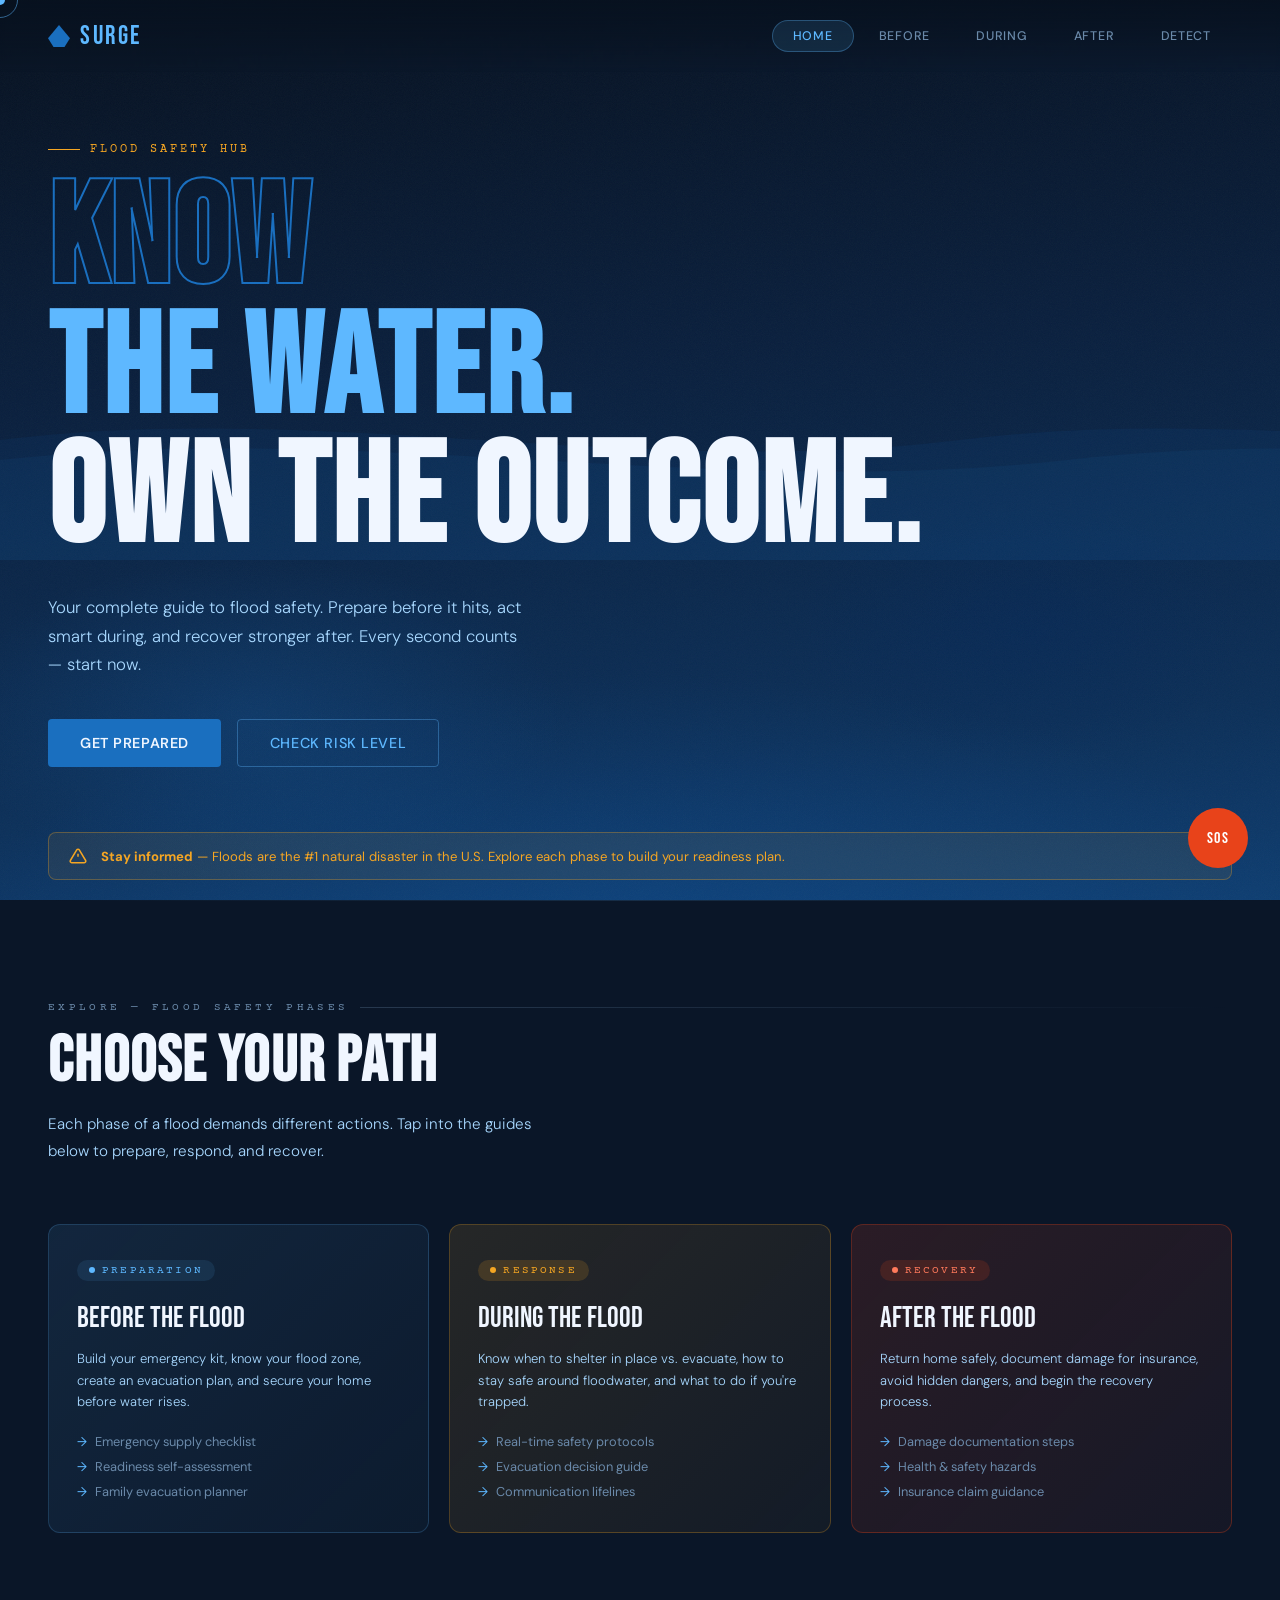
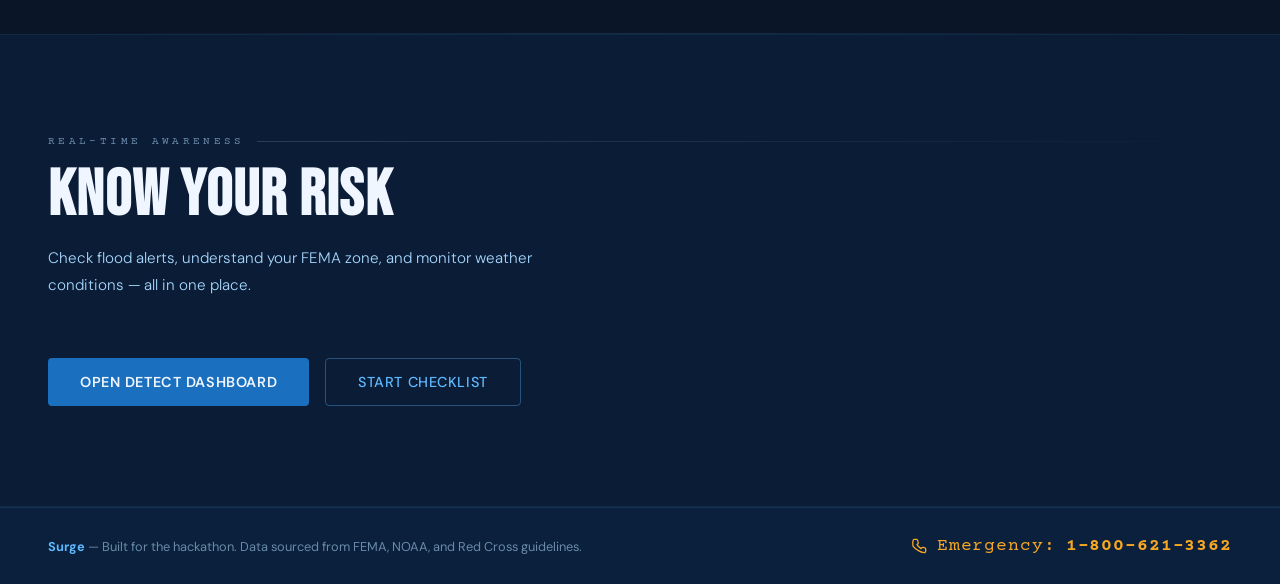
==== index.html @ f6f8a2d6 "Implement global design system and overhaul landing page" ====
<!DOCTYPE html>
<html lang="en">

<head>
    <meta charset="UTF-8" />
    <meta name="viewport" content="width=device-width, initial-scale=1.0" />
    <meta name="description"
        content="Surge - Your complete guide to flood safety. Learn what to do before, during, and after a flood." />
    <title>Surge | Flood Safety Guide</title>
    <link
        href="https://fonts.googleapis.com/css2?family=Bebas+Neue&family=DM+Sans:ital,wght@0,300;0,400;0,500;0,700;1,300&family=Courier+Prime:wght@400;700&display=swap"
        rel="stylesheet" />
    <link rel="stylesheet" href="style.css" />
</head>

<body>

    <!-- Custom cursor -->
    <div class="cursor" id="cursor"></div>
    <div class="cursor-ring" id="cursorRing"></div>

    <!-- Scroll progress bar -->
    <div class="scroll-bar" id="scrollBar"></div>

    <!-- Background -->
    <div class="bg-water">
        <!-- Wave SVGs -->
        <div class="wave-lines">
            <svg viewBox="0 0 1440 200" preserveAspectRatio="none" xmlns="http://www.w3.org/2000/svg" height="200">
                <path
                    d="M0,80 C180,40 360,120 540,80 C720,40 900,120 1080,80 C1260,40 1380,100 1440,80 L1440,200 L0,200 Z"
                    fill="rgba(14,77,146,0.12)" />
                <path
                    d="M0,100 C200,60 400,140 600,100 C800,60 1000,140 1200,100 C1320,75 1400,110 1440,100 L1440,200 L0,200 Z"
                    fill="rgba(26,111,191,0.08)" style="animation-delay:-3s" />
            </svg>
        </div>
        <!-- Particles -->
        <div class="particles" id="particles"></div>
    </div>
    <div class="grain"></div>

    <!-- Page -->
    <div class="page">

        <!-- Nav -->
        <nav>
            <div class="nav-logo">
                <a href="index.html"
                    style="text-decoration:none; color:inherit; display:flex; align-items:center; gap:10px;">
                    <div class="drop-icon"></div>
                    Surge
                </a>
            </div>
            <div class="nav-tabs">
                <a href="index.html" class="nav-tab active">Home</a>
                <a href="before.html" class="nav-tab">Before</a>
                <a href="during.html" class="nav-tab">During</a>
                <a href="after.html" class="nav-tab">After</a>
                <a href="detect.html" class="nav-tab">Detect</a>
            </div>
        </nav>

        <!-- Hero -->
        <section class="hero">
            <div class="hero-eyebrow">Flood Safety Hub</div>
            <h1 class="hero-title">
                <span class="outline">Know</span>
                <span class="accent">The Water.</span>
                <span>Own</span>
                <span>The Outcome.</span>
            </h1>
            <p class="hero-subtitle">
                Your complete guide to flood safety. Prepare before it hits, act smart during,
                and recover stronger after. Every second counts — start now.
            </p>
            <div class="hero-cta">
                <a href="before.html" class="btn-primary"
                    style="text-decoration:none; display:inline-flex; align-items:center;">Get Prepared</a>
                <a href="detect.html" class="btn-ghost"
                    style="text-decoration:none; display:inline-flex; align-items:center;">Check Risk Level</a>
            </div>

            <div class="alert-ribbon">
                <svg width="18" height="18" viewBox="0 0 24 24" fill="none" stroke="currentColor" stroke-width="2">
                    <path d="M10.29 3.86L1.82 18a2 2 0 001.71 3h16.94a2 2 0 001.71-3L13.71 3.86a2 2 0 00-3.42 0z" />
                    <line x1="12" y1="9" x2="12" y2="13" />
                    <line x1="12" y1="17" x2="12.01" y2="17" />
                </svg>
                <span><strong>Stay informed</strong> — Floods are the #1 natural disaster in the U.S. Explore each
                    phase to build your readiness plan.</span>
            </div>
        </section>

        <div class="divider"></div>

        <!-- Quick Navigation Cards -->
        <section>
            <div class="section-label">Explore — Flood Safety Phases</div>
            <h2 class="section-title reveal">Choose Your Path</h2>
            <p class="section-desc reveal reveal-delay-1">Each phase of a flood demands different actions.
                Tap into the guides below to prepare, respond, and recover.</p>

            <div class="zone-grid">
                <a href="before.html" class="zone-card low reveal" style="text-decoration:none; color:inherit;">
                    <div class="zone-badge">Preparation</div>
                    <div class="zone-title">Before the Flood</div>
                    <div class="zone-desc">Build your emergency kit, know your flood zone, create an evacuation plan,
                        and secure your home before water rises.</div>
                    <ul class="zone-actions">
                        <li>Emergency supply checklist</li>
                        <li>Readiness self-assessment</li>
                        <li>Family evacuation planner</li>
                    </ul>
                </a>
                <a href="during.html" class="zone-card medium reveal reveal-delay-1"
                    style="text-decoration:none; color:inherit;">
                    <div class="zone-badge">Response</div>
                    <div class="zone-title">During the Flood</div>
                    <div class="zone-desc">Know when to shelter in place vs. evacuate, how to stay safe around
                        floodwater, and what to do if you're trapped.</div>
                    <ul class="zone-actions">
                        <li>Real-time safety protocols</li>
                        <li>Evacuation decision guide</li>
                        <li>Communication lifelines</li>
                    </ul>
                </a>
                <a href="after.html" class="zone-card high reveal reveal-delay-2"
                    style="text-decoration:none; color:inherit;">
                    <div class="zone-badge">Recovery</div>
                    <div class="zone-title">After the Flood</div>
                    <div class="zone-desc">Return home safely, document damage for insurance, avoid hidden dangers,
                        and begin the recovery process.</div>
                    <ul class="zone-actions">
                        <li>Damage documentation steps</li>
                        <li>Health & safety hazards</li>
                        <li>Insurance claim guidance</li>
                    </ul>
                </a>
            </div>
        </section>

        <div class="divider"></div>

        <!-- Detect CTA -->
        <section class="meter-section">
            <div class="section-label">Real-Time Awareness</div>
            <h2 class="section-title reveal">Know Your Risk</h2>
            <p class="section-desc reveal reveal-delay-1">Check flood alerts, understand your FEMA zone,
                and monitor weather conditions — all in one place.</p>
            <div class="hero-cta reveal reveal-delay-2" style="animation:none; opacity:1; transform:none;">
                <a href="detect.html" class="btn-primary"
                    style="text-decoration:none; display:inline-flex; align-items:center;">Open Detect Dashboard</a>
                <a href="before.html" class="btn-ghost"
                    style="text-decoration:none; display:inline-flex; align-items:center;">Start Checklist</a>
            </div>
        </section>

        <!-- Bottom strip -->
        <div class="strip">
            <div class="strip-text">
                <strong>Surge</strong> — Built for the hackathon. Data sourced from FEMA, NOAA, and Red Cross
                guidelines.
            </div>
            <div class="strip-hotline">
                <svg width="16" height="16" viewBox="0 0 24 24" fill="none" stroke="currentColor" stroke-width="2">
                    <path
                        d="M22 16.92v3a2 2 0 01-2.18 2 19.79 19.79 0 01-8.63-3.07A19.5 19.5 0 013 12.18 19.79 19.79 0 013.07 3.5 2 2 0 015.11 2h3a2 2 0 012 1.72c.127.96.361 1.903.7 2.81a2 2 0 01-.45 2.11L9.09 9.91A16 16 0 0015 15.91l1.27-1.27a2 2 0 012.11-.45c.907.339 1.85.573 2.81.7A2 2 0 0122 16.92z" />
                </svg>
                Emergency: <strong>1-800-621-3362</strong>
            </div>
        </div>

    </div><!-- /page -->

    <!-- Floating SOS -->
    <button class="sos-btn" onclick="alert('In a real emergency, call 911 immediately.')">SOS</button>

    <script>
        // ── Custom Cursor ──
        const cursor = document.getElementById('cursor');
        const ring = document.getElementById('cursorRing');
        let mx = 0, my = 0, rx = 0, ry = 0;
        document.addEventListener('mousemove', e => {
            mx = e.clientX; my = e.clientY;
            cursor.style.left = mx + 'px'; cursor.style.top = my + 'px';
        });
        (function animRing() {
            rx += (mx - rx) * 0.14; ry += (my - ry) * 0.14;
            ring.style.left = rx + 'px'; ring.style.top = ry + 'px';
            requestAnimationFrame(animRing);
        })();

        // ── Scroll bar ──
        const bar = document.getElementById('scrollBar');
        window.addEventListener('scroll', () => {
            const pct = window.scrollY / (document.body.scrollHeight - window.innerHeight) * 100;
            bar.style.width = pct + '%';
        });

        // ── Scroll reveal ──
        const reveals = document.querySelectorAll('.reveal');
        const obs = new IntersectionObserver(entries => {
            entries.forEach(e => { if (e.isIntersecting) e.target.classList.add('visible'); });
        }, { threshold: 0.12 });
        reveals.forEach(r => obs.observe(r));

        // ── Particles ──
        const pCont = document.getElementById('particles');
        for (let i = 0; i < 40; i++) {
            const p = document.createElement('div');
            p.className = 'particle';
            p.style.cssText = `
      left:${Math.random() * 100}%;
      bottom:${Math.random() * 30}%;
      --dur:${6 + Math.random() * 10}s;
      --delay:${Math.random() * 8}s;
      --drift:${(Math.random() - 0.5) * 60}px;
      width:${1 + Math.random() * 2}px; height:${1 + Math.random() * 2}px;
    `;
            pCont.appendChild(p);
        }
    </script>
</body>

</html>
---- style.css ----
:root {
    --navy: #0a1628;
    --deep: #0d2240;
    --water: #0e4d92;
    --tide: #1a6fbf;
    --foam: #5eb8ff;
    --sky: #a8d8ff;
    --white: #f0f6ff;
    --warning: #f5a623;
    --danger: #e8431a;
    --muted: #6b8aaa;
}

*,
*::before,
*::after {
    box-sizing: border-box;
    margin: 0;
    padding: 0;
}

html {
    scroll-behavior: smooth;
}

body {
    background: var(--navy);
    color: var(--white);
    font-family: 'DM Sans', sans-serif;
    overflow-x: hidden;
    cursor: none;
}

/* ── CUSTOM CURSOR ── */
.cursor {
    width: 10px;
    height: 10px;
    background: var(--foam);
    border-radius: 50%;
    position: fixed;
    top: 0;
    left: 0;
    pointer-events: none;
    z-index: 9999;
    transform: translate(-50%, -50%);
    transition: transform 0.1s, width 0.2s, height 0.2s, background 0.2s;
}

.cursor-ring {
    width: 36px;
    height: 36px;
    border: 1.5px solid var(--foam);
    border-radius: 50%;
    position: fixed;
    top: 0;
    left: 0;
    pointer-events: none;
    z-index: 9998;
    transform: translate(-50%, -50%);
    transition: transform 0.18s ease, width 0.2s, height 0.2s, opacity 0.2s;
    opacity: 0.5;
}

/* ── WATER BACKGROUND ── */
.bg-water {
    position: fixed;
    inset: 0;
    z-index: 0;
    background: linear-gradient(175deg, #07111f 0%, #0a1f3d 40%, #0c2f58 80%, #0e3d70 100%);
    overflow: hidden;
}

.bg-water::before {
    content: '';
    position: absolute;
    inset: 0;
    background:
        radial-gradient(ellipse 80% 50% at 50% 110%, rgba(14, 77, 146, 0.55) 0%, transparent 70%),
        radial-gradient(ellipse 40% 30% at 20% 80%, rgba(26, 111, 191, 0.2) 0%, transparent 60%),
        radial-gradient(ellipse 30% 25% at 80% 70%, rgba(5, 40, 90, 0.4) 0%, transparent 60%);
}

/* Animated wave lines */
.wave-lines {
    position: absolute;
    bottom: 0;
    left: 0;
    right: 0;
    height: 60%;
    overflow: hidden;
}

.wave-lines svg {
    width: 200%;
    animation: waveScroll 12s linear infinite;
}

.wave-lines svg:nth-child(2) {
    animation-delay: -6s;
    opacity: 0.4;
    position: absolute;
    bottom: 0;
}

@keyframes waveScroll {
    0% {
        transform: translateX(0);
    }

    100% {
        transform: translateX(-50%);
    }
}

/* Floating particles */
.particles {
    position: absolute;
    inset: 0;
}

.particle {
    position: absolute;
    width: 2px;
    height: 2px;
    background: var(--foam);
    border-radius: 50%;
    opacity: 0;
    animation: floatUp var(--dur, 8s) ease-in var(--delay, 0s) infinite;
}

@keyframes floatUp {
    0% {
        opacity: 0;
        transform: translateY(0) translateX(0);
    }

    10% {
        opacity: 0.6;
    }

    90% {
        opacity: 0.2;
    }

    100% {
        opacity: 0;
        transform: translateY(-60vh) translateX(var(--drift, 20px));
    }
}

/* Grain overlay */
.grain {
    position: fixed;
    inset: 0;
    z-index: 1;
    pointer-events: none;
    opacity: 0.04;
    background-image: url("data:image/svg+xml,%3Csvg viewBox='0 0 256 256' xmlns='http://www.w3.org/2000/svg'%3E%3Cfilter id='noise'%3E%3CfeTurbulence type='fractalNoise' baseFrequency='0.9' numOctaves='4' stitchTiles='stitch'/%3E%3C/filter%3E%3Crect width='100%25' height='100%25' filter='url(%23noise)'/%3E%3C/svg%3E");
    background-size: 200px 200px;
}

/* ── LAYOUT ── */
.page {
    position: relative;
    z-index: 2;
    min-height: 100vh;
}

/* ── NAV ── */
nav {
    position: fixed;
    top: 0;
    left: 0;
    right: 0;
    z-index: 100;
    display: flex;
    align-items: center;
    justify-content: space-between;
    padding: 20px 48px;
    background: linear-gradient(to bottom, rgba(7, 17, 31, 0.9), transparent);
    backdrop-filter: blur(2px);
}

.nav-logo {
    font-family: 'Bebas Neue', sans-serif;
    font-size: 1.6rem;
    letter-spacing: 0.1em;
    color: var(--foam);
    display: flex;
    align-items: center;
    gap: 10px;
}

.nav-logo .drop-icon {
    width: 22px;
    height: 22px;
    background: var(--tide);
    clip-path: polygon(50% 0%, 100% 60%, 75% 100%, 25% 100%, 0% 60%);
    animation: pulse-drop 3s ease-in-out infinite;
}

@keyframes pulse-drop {

    0%,
    100% {
        transform: scale(1);
        box-shadow: 0 0 0 0 rgba(94, 184, 255, 0.4);
    }

    50% {
        transform: scale(1.1);
    }
}

.nav-tabs {
    display: flex;
    gap: 4px;
}

.nav-tab {
    padding: 7px 20px;
    border-radius: 40px;
    font-size: 0.78rem;
    font-weight: 500;
    letter-spacing: 0.06em;
    text-transform: uppercase;
    color: var(--muted);
    text-decoration: none;
    transition: all 0.2s;
    border: 1px solid transparent;
}

.nav-tab:hover {
    color: var(--white);
    border-color: rgba(94, 184, 255, 0.2);
}

.nav-tab.active {
    background: rgba(94, 184, 255, 0.12);
    color: var(--foam);
    border-color: rgba(94, 184, 255, 0.3);
}

/* ── HERO ── */
.hero {
    min-height: 100vh;
    display: flex;
    flex-direction: column;
    justify-content: center;
    align-items: flex-start;
    padding: 140px 48px 130px;
    position: relative;
}

.hero-eyebrow {
    font-family: 'Courier Prime', monospace;
    font-size: 0.75rem;
    letter-spacing: 0.25em;
    color: var(--warning);
    text-transform: uppercase;
    margin-bottom: 20px;
    display: flex;
    align-items: center;
    gap: 10px;
    opacity: 0;
    animation: fadeUp 0.6s 0.2s forwards;
}

.hero-eyebrow::before {
    content: '';
    display: block;
    width: 32px;
    height: 1px;
    background: var(--warning);
}

.hero-title {
    font-family: 'Bebas Neue', sans-serif;
    font-size: clamp(4rem, 11vw, 9.5rem);
    line-height: 0.92;
    letter-spacing: 0.02em;
    color: var(--white);
    opacity: 0;
    animation: fadeUp 0.7s 0.35s forwards;
}

.hero-title .accent {
    color: var(--foam);
    display: block;
}

.hero-title .outline {
    -webkit-text-stroke: 2px var(--tide);
    color: transparent;
}

.hero-subtitle {
    margin-top: 28px;
    max-width: 480px;
    font-size: 1.05rem;
    line-height: 1.7;
    font-weight: 300;
    color: var(--sky);
    opacity: 0;
    animation: fadeUp 0.7s 0.5s forwards;
}

.hero-cta {
    margin-top: 40px;
    display: flex;
    gap: 16px;
    flex-wrap: wrap;
    opacity: 0;
    animation: fadeUp 0.7s 0.65s forwards;
}

.btn-primary {
    padding: 14px 32px;
    background: var(--tide);
    color: var(--white);
    border: none;
    border-radius: 4px;
    font-family: 'DM Sans', sans-serif;
    font-size: 0.9rem;
    font-weight: 600;
    letter-spacing: 0.04em;
    text-transform: uppercase;
    cursor: none;
    transition: background 0.2s, transform 0.15s;
    position: relative;
    overflow: hidden;
}

.btn-primary::after {
    content: '';
    position: absolute;
    inset: 0;
    background: linear-gradient(90deg, transparent 0%, rgba(255, 255, 255, 0.12) 50%, transparent 100%);
    transform: translateX(-100%);
    transition: transform 0.4s;
}

.btn-primary:hover {
    background: var(--water);
    transform: translateY(-2px);
}

.btn-primary:hover::after {
    transform: translateX(100%);
}

.btn-ghost {
    padding: 14px 32px;
    background: transparent;
    color: var(--foam);
    border: 1px solid rgba(94, 184, 255, 0.35);
    border-radius: 4px;
    font-family: 'DM Sans', sans-serif;
    font-size: 0.9rem;
    font-weight: 500;
    letter-spacing: 0.04em;
    text-transform: uppercase;
    cursor: none;
    transition: all 0.2s;
}

.btn-ghost:hover {
    background: rgba(94, 184, 255, 0.08);
    border-color: var(--foam);
}

/* Alert ribbon */
.alert-ribbon {
    position: absolute;
    bottom: 20px;
    left: 48px;
    right: 48px;
    background: rgba(245, 166, 35, 0.08);
    border: 1px solid rgba(245, 166, 35, 0.3);
    border-radius: 8px;
    padding: 14px 20px;
    display: flex;
    align-items: center;
    gap: 14px;
    font-size: 0.82rem;
    color: var(--warning);
    opacity: 0;
    animation: fadeUp 0.7s 0.8s forwards;
}

.alert-ribbon svg {
    flex-shrink: 0;
}

/* ── SECTION COMMON ── */
section {
    padding: 100px 48px;
    position: relative;
}

.section-label {
    font-family: 'Courier Prime', monospace;
    font-size: 0.7rem;
    letter-spacing: 0.3em;
    text-transform: uppercase;
    color: var(--muted);
    margin-bottom: 14px;
    display: flex;
    align-items: center;
    gap: 12px;
}

.section-label::after {
    content: '';
    flex: 1;
    height: 1px;
    background: linear-gradient(to right, rgba(107, 138, 170, 0.3), transparent);
}

.section-title {
    font-family: 'Bebas Neue', sans-serif;
    font-size: clamp(2.2rem, 5vw, 4rem);
    line-height: 1.05;
    letter-spacing: 0.02em;
    margin-bottom: 16px;
}

.section-desc {
    font-size: 0.95rem;
    font-weight: 300;
    line-height: 1.75;
    color: var(--sky);
    max-width: 520px;
    margin-bottom: 60px;
}

/* ── READINESS METER ── */
.meter-section {
    background: rgba(13, 34, 64, 0.6);
    border-top: 1px solid rgba(94, 184, 255, 0.08);
    border-bottom: 1px solid rgba(94, 184, 255, 0.08);
}

.meter-grid {
    display: grid;
    grid-template-columns: 1fr 1fr;
    gap: 80px;
    align-items: center;
}

.meter-visual {
    position: relative;
    display: flex;
    align-items: center;
    justify-content: center;
}

.meter-ring {
    width: 260px;
    height: 260px;
    position: relative;
}

.meter-ring svg {
    width: 100%;
    height: 100%;
    transform: rotate(-90deg);
}

.meter-ring .track {
    fill: none;
    stroke: rgba(94, 184, 255, 0.08);
    stroke-width: 12;
}

.meter-ring .fill {
    fill: none;
    stroke: url(#meterGrad);
    stroke-width: 12;
    stroke-linecap: round;
    stroke-dasharray: 691;
    stroke-dashoffset: 691;
    animation: fillMeter 1.8s 0.5s cubic-bezier(0.4, 0, 0.2, 1) forwards;
}

@keyframes fillMeter {
    to {
        stroke-dashoffset: 242;
    }

    /* ~65% */
}

.meter-center {
    position: absolute;
    inset: 0;
    display: flex;
    flex-direction: column;
    align-items: center;
    justify-content: center;
}

.meter-pct {
    font-family: 'Bebas Neue', sans-serif;
    font-size: 3.5rem;
    color: var(--foam);
    line-height: 1;
}

.meter-label {
    font-size: 0.72rem;
    letter-spacing: 0.15em;
    color: var(--muted);
    text-transform: uppercase;
}

/* Checklist */
.check-list {
    list-style: none;
    display: flex;
    flex-direction: column;
    gap: 16px;
}

.check-item {
    display: flex;
    align-items: flex-start;
    gap: 16px;
    padding: 18px 20px;
    background: rgba(255, 255, 255, 0.03);
    border: 1px solid rgba(255, 255, 255, 0.06);
    border-radius: 8px;
    transition: background 0.2s, border-color 0.2s, transform 0.2s;
    cursor: none;
}

.check-item:hover {
    background: rgba(94, 184, 255, 0.05);
    border-color: rgba(94, 184, 255, 0.2);
    transform: translateX(4px);
}

.check-item.done {
    border-color: rgba(94, 184, 255, 0.25);
}

.check-box {
    width: 22px;
    height: 22px;
    flex-shrink: 0;
    margin-top: 1px;
    border-radius: 4px;
    border: 1.5px solid var(--muted);
    display: flex;
    align-items: center;
    justify-content: center;
    transition: all 0.2s;
}

.check-item.done .check-box {
    background: var(--tide);
    border-color: var(--tide);
}

.check-item.done .check-box::after {
    content: '';
    width: 12px;
    height: 7px;
    border-left: 2px solid white;
    border-bottom: 2px solid white;
    transform: rotate(-45deg) translate(1px, -1px);
    display: block;
}

.check-text strong {
    display: block;
    font-size: 0.9rem;
    font-weight: 600;
    margin-bottom: 3px;
}

.check-text span {
    font-size: 0.8rem;
    color: var(--muted);
    font-weight: 300;
}

/* ── SUPPLY KIT ── */
.kit-grid {
    display: grid;
    grid-template-columns: repeat(auto-fill, minmax(200px, 1fr));
    gap: 16px;
}

.kit-card {
    background: rgba(255, 255, 255, 0.03);
    border: 1px solid rgba(255, 255, 255, 0.07);
    border-radius: 10px;
    padding: 24px 20px;
    transition: all 0.25s;
    cursor: none;
    position: relative;
    overflow: hidden;
}

.kit-card::before {
    content: '';
    position: absolute;
    top: 0;
    left: 0;
    right: 0;
    height: 3px;
    background: linear-gradient(90deg, var(--water), var(--foam));
    transform: scaleX(0);
    transform-origin: left;
    transition: transform 0.3s;
}

.kit-card:hover {
    background: rgba(94, 184, 255, 0.06);
    border-color: rgba(94, 184, 255, 0.2);
    transform: translateY(-4px);
}

.kit-card:hover::before {
    transform: scaleX(1);
}

.kit-icon {
    font-size: 2rem;
    margin-bottom: 14px;
    display: block;
}

.kit-name {
    font-weight: 600;
    font-size: 0.92rem;
    margin-bottom: 5px;
}

.kit-detail {
    font-size: 0.78rem;
    color: var(--muted);
    font-weight: 300;
    line-height: 1.5;
}

.kit-qty {
    position: absolute;
    top: 16px;
    right: 16px;
    font-family: 'Courier Prime', monospace;
    font-size: 0.7rem;
    color: var(--foam);
    background: rgba(94, 184, 255, 0.1);
    padding: 2px 8px;
    border-radius: 20px;
}

/* ── RISK ZONES ── */
.zone-section {}

.zone-grid {
    display: grid;
    grid-template-columns: repeat(3, 1fr);
    gap: 20px;
}

.zone-card {
    border-radius: 12px;
    padding: 32px 28px;
    position: relative;
    overflow: hidden;
    cursor: none;
    transition: transform 0.2s;
}

.zone-card:hover {
    transform: translateY(-5px);
}

.zone-card.high {
    background: linear-gradient(135deg, rgba(232, 67, 26, 0.15), rgba(232, 67, 26, 0.05));
    border: 1px solid rgba(232, 67, 26, 0.3);
}

.zone-card.medium {
    background: linear-gradient(135deg, rgba(245, 166, 35, 0.12), rgba(245, 166, 35, 0.04));
    border: 1px solid rgba(245, 166, 35, 0.25);
}

.zone-card.low {
    background: linear-gradient(135deg, rgba(94, 184, 255, 0.1), rgba(94, 184, 255, 0.03));
    border: 1px solid rgba(94, 184, 255, 0.2);
}

.zone-badge {
    display: inline-flex;
    align-items: center;
    gap: 7px;
    font-family: 'Courier Prime', monospace;
    font-size: 0.68rem;
    letter-spacing: 0.2em;
    text-transform: uppercase;
    padding: 4px 12px;
    border-radius: 20px;
    margin-bottom: 20px;
}

.zone-card.high .zone-badge {
    background: rgba(232, 67, 26, 0.15);
    color: #ff7a5c;
}

.zone-card.medium .zone-badge {
    background: rgba(245, 166, 35, 0.15);
    color: var(--warning);
}

.zone-card.low .zone-badge {
    background: rgba(94, 184, 255, 0.1);
    color: var(--foam);
}

.zone-badge::before {
    content: '';
    width: 6px;
    height: 6px;
    border-radius: 50%;
    animation: blink 1.8s infinite;
}

.zone-card.high .zone-badge::before {
    background: #ff7a5c;
}

.zone-card.medium .zone-badge::before {
    background: var(--warning);
}

.zone-card.low .zone-badge::before {
    background: var(--foam);
}

@keyframes blink {

    0%,
    100% {
        opacity: 1;
    }

    50% {
        opacity: 0.2;
    }
}

.zone-title {
    font-family: 'Bebas Neue', sans-serif;
    font-size: 1.8rem;
    margin-bottom: 12px;
}

.zone-desc {
    font-size: 0.82rem;
    color: var(--sky);
    line-height: 1.65;
    font-weight: 300;
    margin-bottom: 20px;
}

.zone-actions {
    list-style: none;
    display: flex;
    flex-direction: column;
    gap: 8px;
}

.zone-actions li {
    font-size: 0.8rem;
    color: var(--muted);
    display: flex;
    align-items: flex-start;
    gap: 8px;
}

.zone-actions li::before {
    content: '→';
    color: var(--foam);
    flex-shrink: 0;
}

/* ── EMERGENCY PLAN BUILDER ── */
.plan-section {
    background: rgba(7, 17, 31, 0.5);
}

.plan-grid {
    display: grid;
    grid-template-columns: 1fr 1fr;
    gap: 60px;
    align-items: start;
}

.plan-steps {
    display: flex;
    flex-direction: column;
    gap: 0;
}

.plan-step {
    display: flex;
    gap: 20px;
    padding: 28px 0;
    border-bottom: 1px solid rgba(255, 255, 255, 0.06);
    transition: all 0.2s;
}

.plan-step:first-child {
    padding-top: 0;
}

.plan-step:hover .step-num {
    background: var(--tide);
    color: white;
}

.step-num {
    width: 40px;
    height: 40px;
    flex-shrink: 0;
    border-radius: 8px;
    border: 1.5px solid rgba(94, 184, 255, 0.3);
    display: flex;
    align-items: center;
    justify-content: center;
    font-family: 'Courier Prime', monospace;
    font-size: 0.85rem;
    color: var(--foam);
    transition: all 0.2s;
}

.step-content strong {
    display: block;
    font-size: 0.95rem;
    margin-bottom: 5px;
}

.step-content p {
    font-size: 0.82rem;
    color: var(--muted);
    font-weight: 300;
    line-height: 1.6;
}

/* Form */
.plan-form {
    display: flex;
    flex-direction: column;
    gap: 20px;
}

.form-group {
    display: flex;
    flex-direction: column;
    gap: 8px;
}

.form-label {
    font-size: 0.75rem;
    letter-spacing: 0.12em;
    text-transform: uppercase;
    color: var(--muted);
    font-weight: 500;
}

.form-input,
.form-select {
    background: rgba(255, 255, 255, 0.04);
    border: 1px solid rgba(255, 255, 255, 0.1);
    border-radius: 6px;
    color: var(--white);
    font-family: 'DM Sans', sans-serif;
    font-size: 0.9rem;
    padding: 12px 16px;
    outline: none;
    transition: border-color 0.2s, background 0.2s;
    cursor: none;
}

.form-input:focus,
.form-select:focus {
    border-color: var(--foam);
    background: rgba(94, 184, 255, 0.05);
}

.form-input::placeholder {
    color: rgba(107, 138, 170, 0.5);
}

.form-select option {
    background: var(--deep);
}

.form-row {
    display: grid;
    grid-template-columns: 1fr 1fr;
    gap: 16px;
}

.form-note {
    font-size: 0.78rem;
    color: var(--muted);
    font-style: italic;
    margin-top: -8px;
}

/* ── BOTTOM STRIP ── */
.strip {
    background: rgba(14, 77, 146, 0.2);
    border-top: 1px solid rgba(94, 184, 255, 0.12);
    padding: 28px 48px;
    display: flex;
    align-items: center;
    justify-content: space-between;
}

.strip-text {
    font-size: 0.8rem;
    color: var(--muted);
}

.strip-text strong {
    color: var(--foam);
}

.strip-hotline {
    font-family: 'Courier Prime', monospace;
    font-size: 1.1rem;
    color: var(--warning);
    letter-spacing: 0.05em;
    display: flex;
    align-items: center;
    gap: 10px;
}

/* Scroll progress */
.scroll-bar {
    position: fixed;
    top: 0;
    left: 0;
    height: 3px;
    background: linear-gradient(to right, var(--water), var(--foam));
    z-index: 200;
    width: 0%;
    transition: width 0.1s;
}

/* Floating SOS */
.sos-btn {
    position: fixed;
    bottom: 32px;
    right: 32px;
    z-index: 100;
    width: 60px;
    height: 60px;
    border-radius: 50%;
    background: var(--danger);
    border: none;
    color: white;
    font-family: 'Bebas Neue', sans-serif;
    font-size: 1rem;
    letter-spacing: 0.1em;
    cursor: none;
    box-shadow: 0 0 0 0 rgba(232, 67, 26, 0.5);
    animation: sosPulse 2.5s ease-out infinite;
    transition: transform 0.15s;
}

.sos-btn:hover {
    transform: scale(1.1);
}

@keyframes sosPulse {
    0% {
        box-shadow: 0 0 0 0 rgba(232, 67, 26, 0.5);
    }

    70% {
        box-shadow: 0 0 0 20px rgba(232, 67, 26, 0);
    }

    100% {
        box-shadow: 0 0 0 0 rgba(232, 67, 26, 0);
    }
}

/* Animations */
@keyframes fadeUp {
    from {
        opacity: 0;
        transform: translateY(20px);
    }

    to {
        opacity: 1;
        transform: translateY(0);
    }
}

.reveal {
    opacity: 0;
    transform: translateY(24px);
    transition: opacity 0.6s ease, transform 0.6s ease;
}

.reveal.visible {
    opacity: 1;
    transform: none;
}

.reveal-delay-1 {
    transition-delay: 0.1s;
}

.reveal-delay-2 {
    transition-delay: 0.2s;
}

.reveal-delay-3 {
    transition-delay: 0.3s;
}

.reveal-delay-4 {
    transition-delay: 0.4s;
}

/* Divider */
.divider {
    height: 1px;
    background: linear-gradient(to right, transparent, rgba(94, 184, 255, 0.15), transparent);
    margin: 0 48px;
}

/* Responsive */
@media (max-width: 900px) {
    nav {
        padding: 16px 24px;
    }

    .hero,
    section {
        padding-left: 24px;
        padding-right: 24px;
    }

    .meter-grid,
    .plan-grid {
        grid-template-columns: 1fr;
        gap: 40px;
    }

    .zone-grid {
        grid-template-columns: 1fr;
    }

    .strip {
        flex-direction: column;
        gap: 16px;
        text-align: center;
    }
}
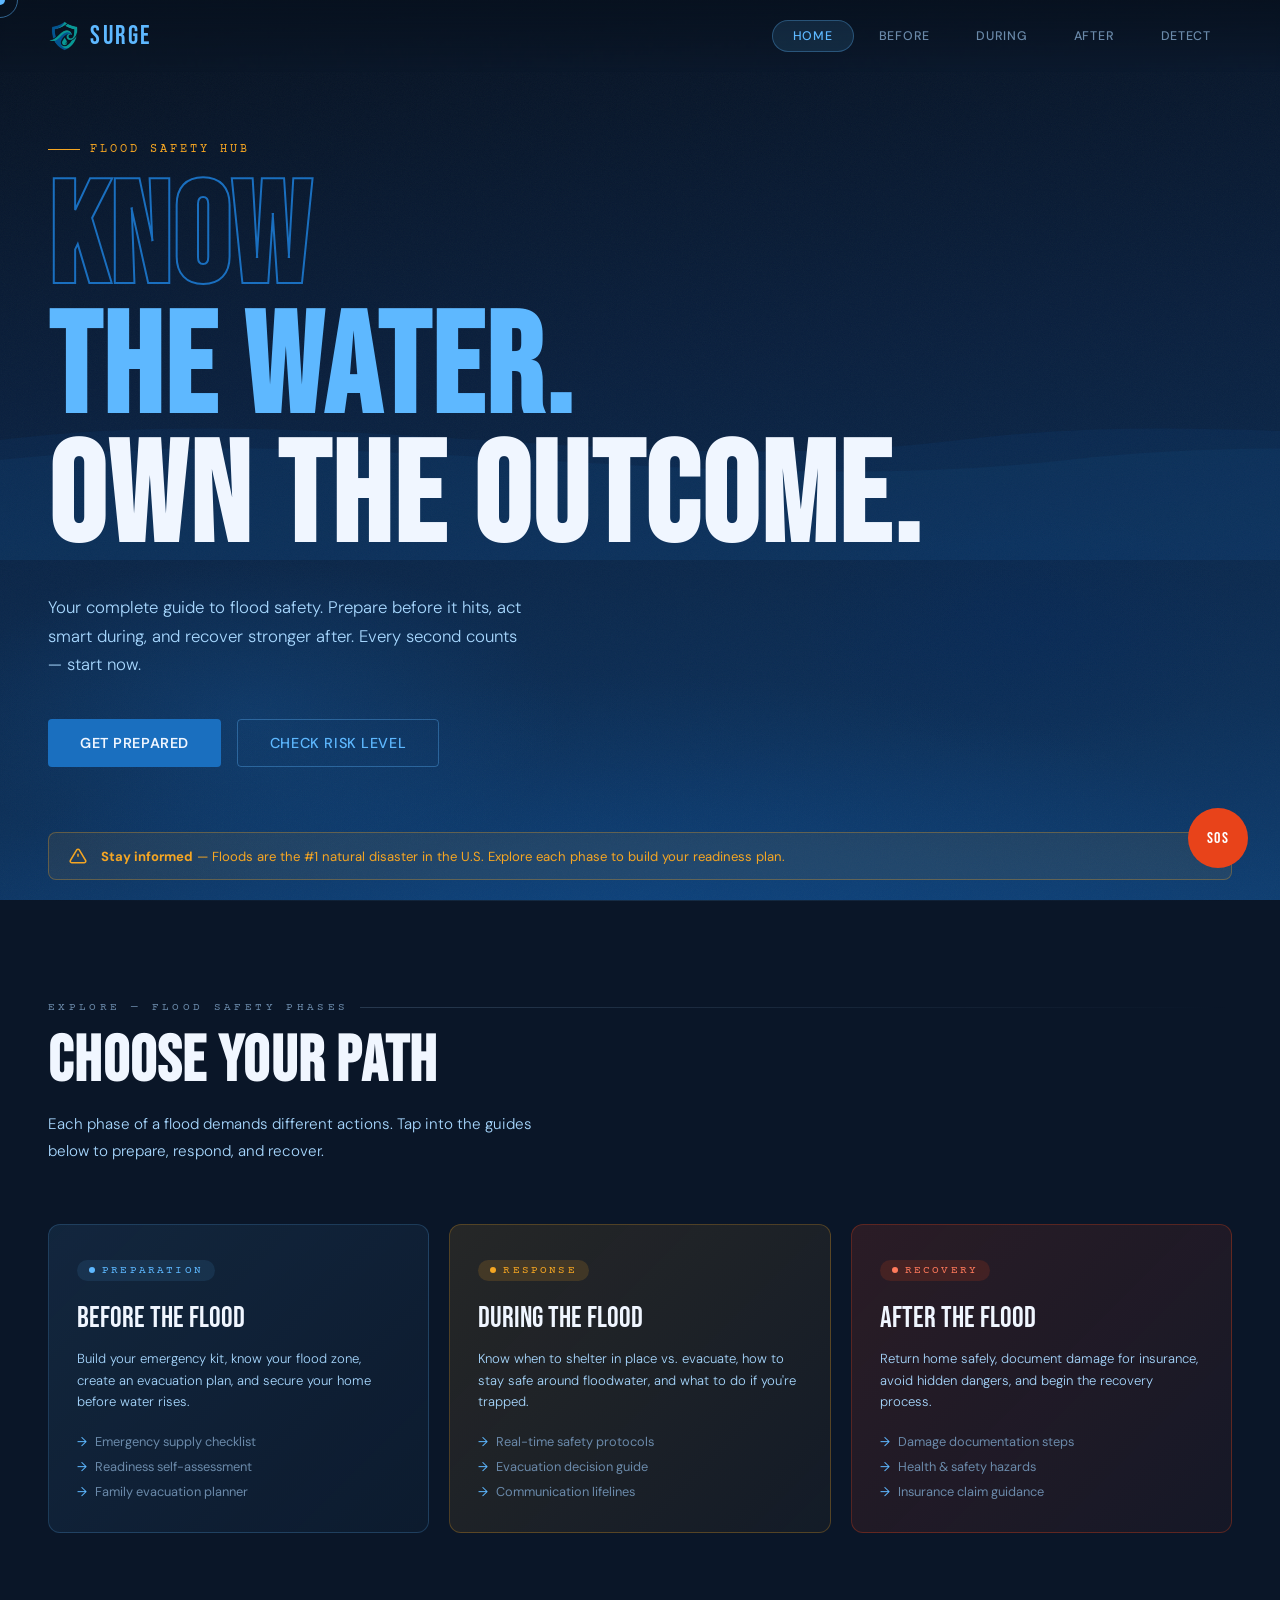
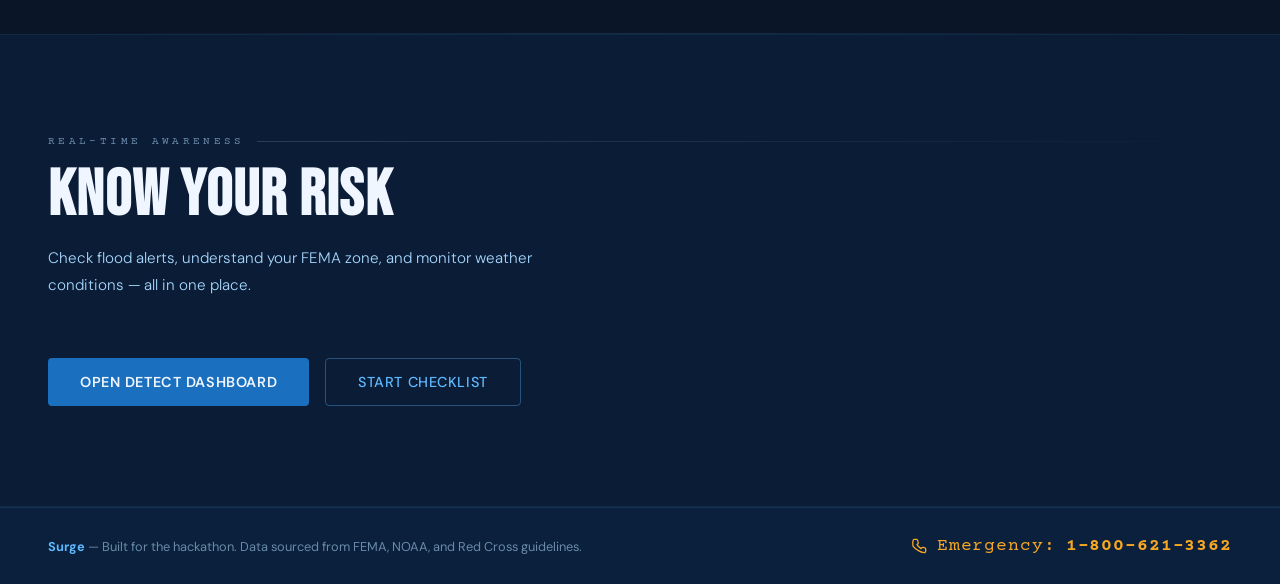
==== commit 8b96abac: "Finalize 'before' page and integrate project logo" ====
--- a/index.html
+++ b/index.html
@@ -48,7 +48,7 @@
             <div class="nav-logo">
                 <a href="index.html"
                     style="text-decoration:none; color:inherit; display:flex; align-items:center; gap:10px;">
-                    <div class="drop-icon"></div>
+                    <img src="logo.png" alt="Surge Logo" style="height: 32px; width: auto;" />
                     Surge
                 </a>
             </div>
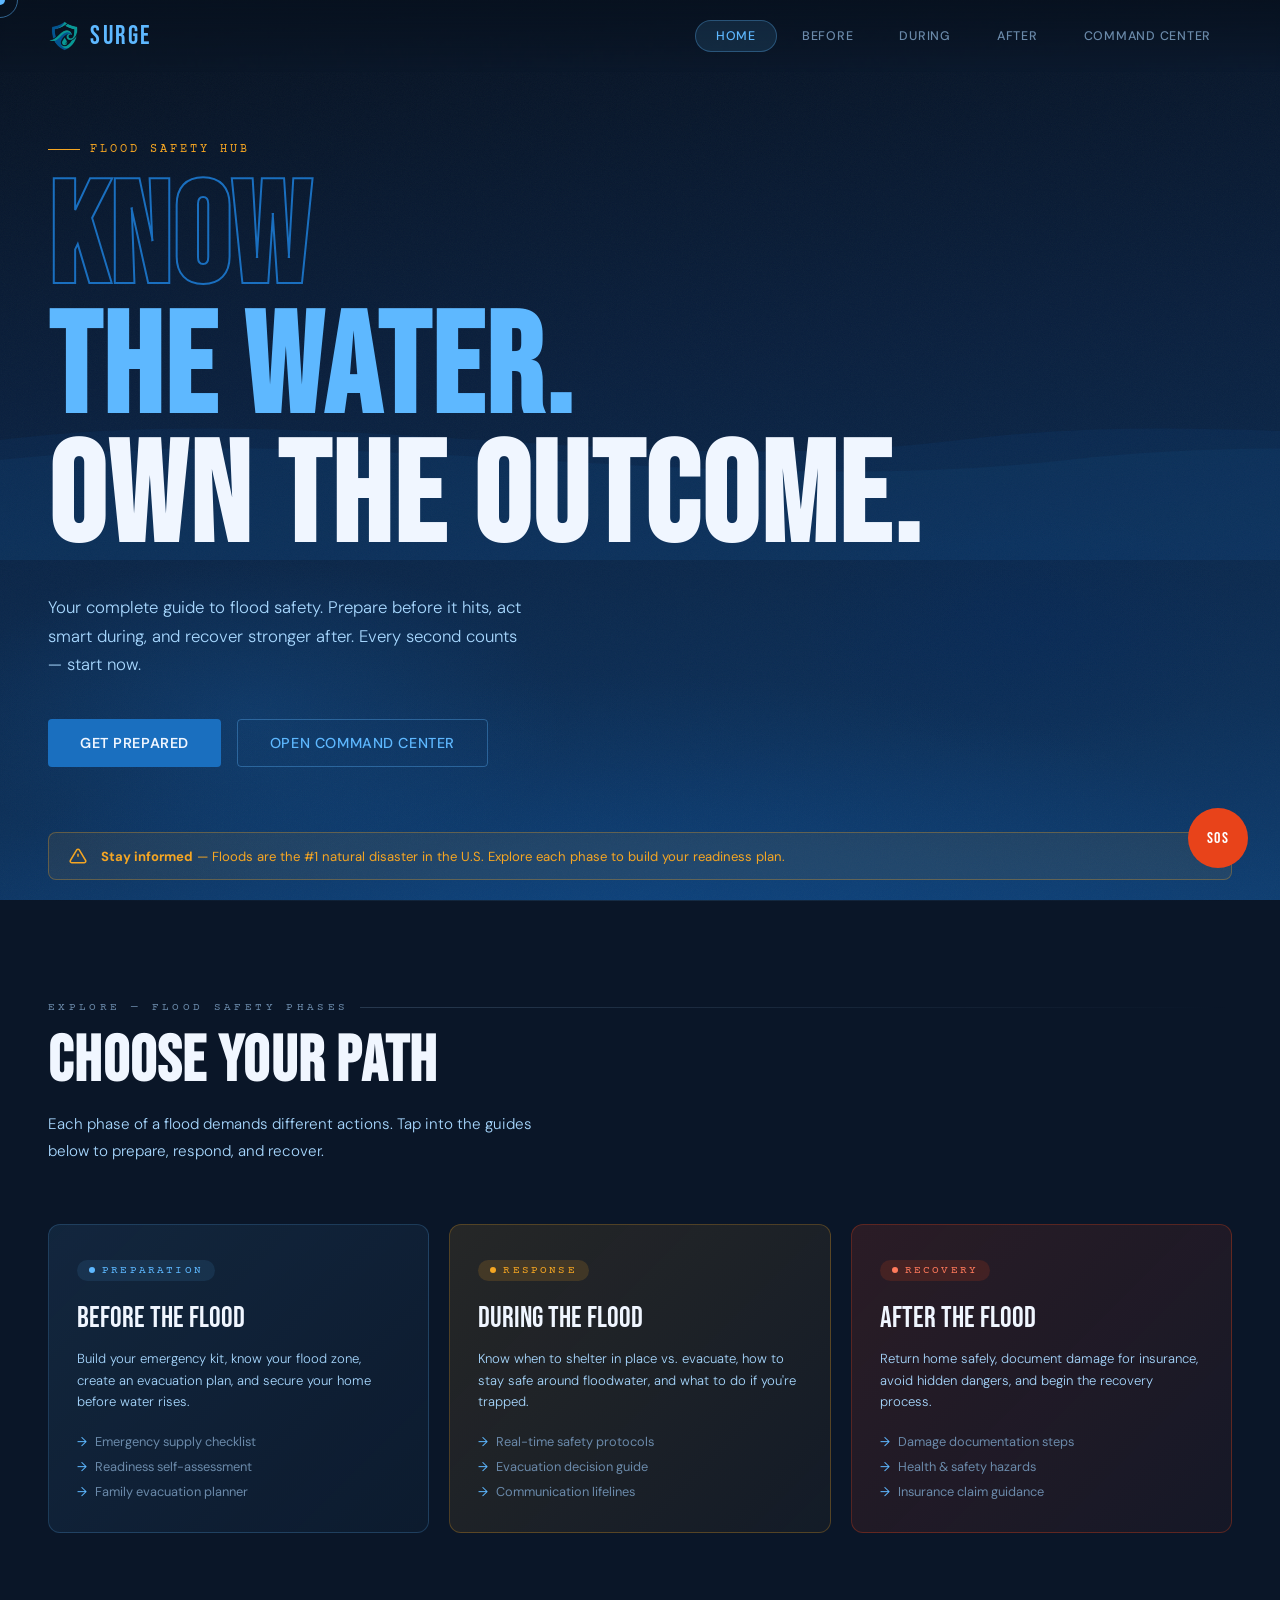
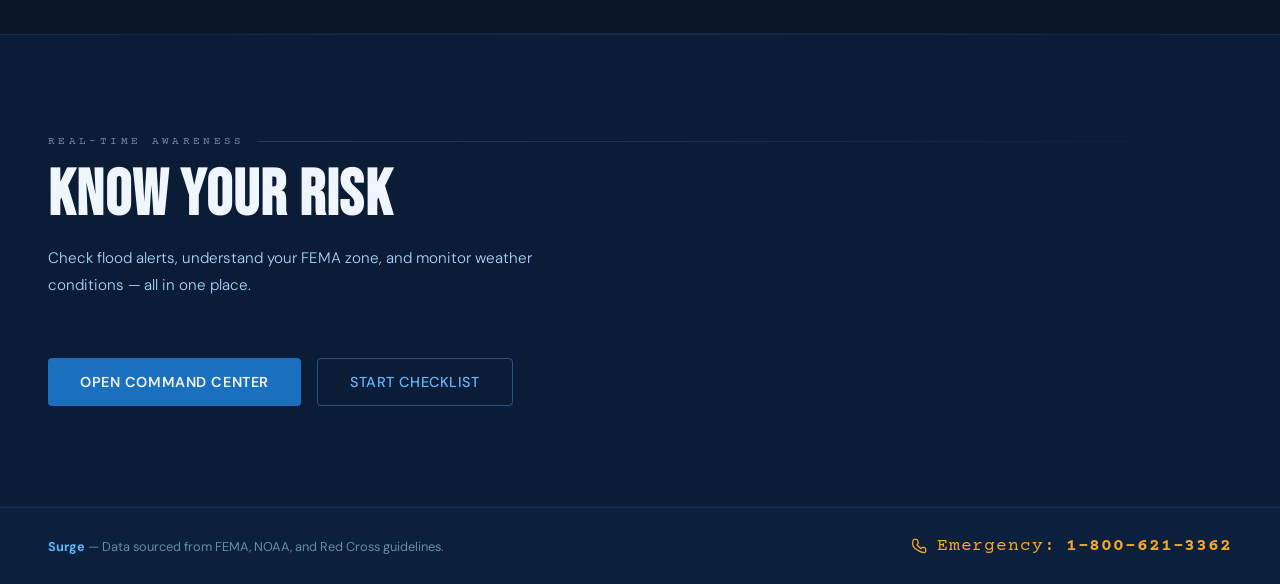
==== commit 80ce5e56: "Unify design system across safety pages and add content for during/after phases" ====
--- a/index.html
+++ b/index.html
@@ -48,7 +48,7 @@
             <div class="nav-logo">
                 <a href="index.html"
                     style="text-decoration:none; color:inherit; display:flex; align-items:center; gap:10px;">
-                    <img src="logo.png" alt="Surge Logo" style="height: 32px; width: auto;" />
+                    <img src="assets/logo.png" alt="Surge Logo" style="height: 32px; width: auto;" />
                     Surge
                 </a>
             </div>
@@ -57,7 +57,7 @@
                 <a href="before.html" class="nav-tab">Before</a>
                 <a href="during.html" class="nav-tab">During</a>
                 <a href="after.html" class="nav-tab">After</a>
-                <a href="detect.html" class="nav-tab">Detect</a>
+                <a href="detect.html" class="nav-tab">Command Center</a>
             </div>
         </nav>
 
@@ -78,7 +78,7 @@
                 <a href="before.html" class="btn-primary"
                     style="text-decoration:none; display:inline-flex; align-items:center;">Get Prepared</a>
                 <a href="detect.html" class="btn-ghost"
-                    style="text-decoration:none; display:inline-flex; align-items:center;">Check Risk Level</a>
+                    style="text-decoration:none; display:inline-flex; align-items:center;">Open Command Center</a>
             </div>
 
             <div class="alert-ribbon">
@@ -150,7 +150,7 @@
                 and monitor weather conditions — all in one place.</p>
             <div class="hero-cta reveal reveal-delay-2" style="animation:none; opacity:1; transform:none;">
                 <a href="detect.html" class="btn-primary"
-                    style="text-decoration:none; display:inline-flex; align-items:center;">Open Detect Dashboard</a>
+                    style="text-decoration:none; display:inline-flex; align-items:center;">Open Command Center</a>
                 <a href="before.html" class="btn-ghost"
                     style="text-decoration:none; display:inline-flex; align-items:center;">Start Checklist</a>
             </div>
@@ -159,7 +159,7 @@
         <!-- Bottom strip -->
         <div class="strip">
             <div class="strip-text">
-                <strong>Surge</strong> — Built for the hackathon. Data sourced from FEMA, NOAA, and Red Cross
+                <strong>Surge</strong> — Data sourced from FEMA, NOAA, and Red Cross
                 guidelines.
             </div>
             <div class="strip-hotline">
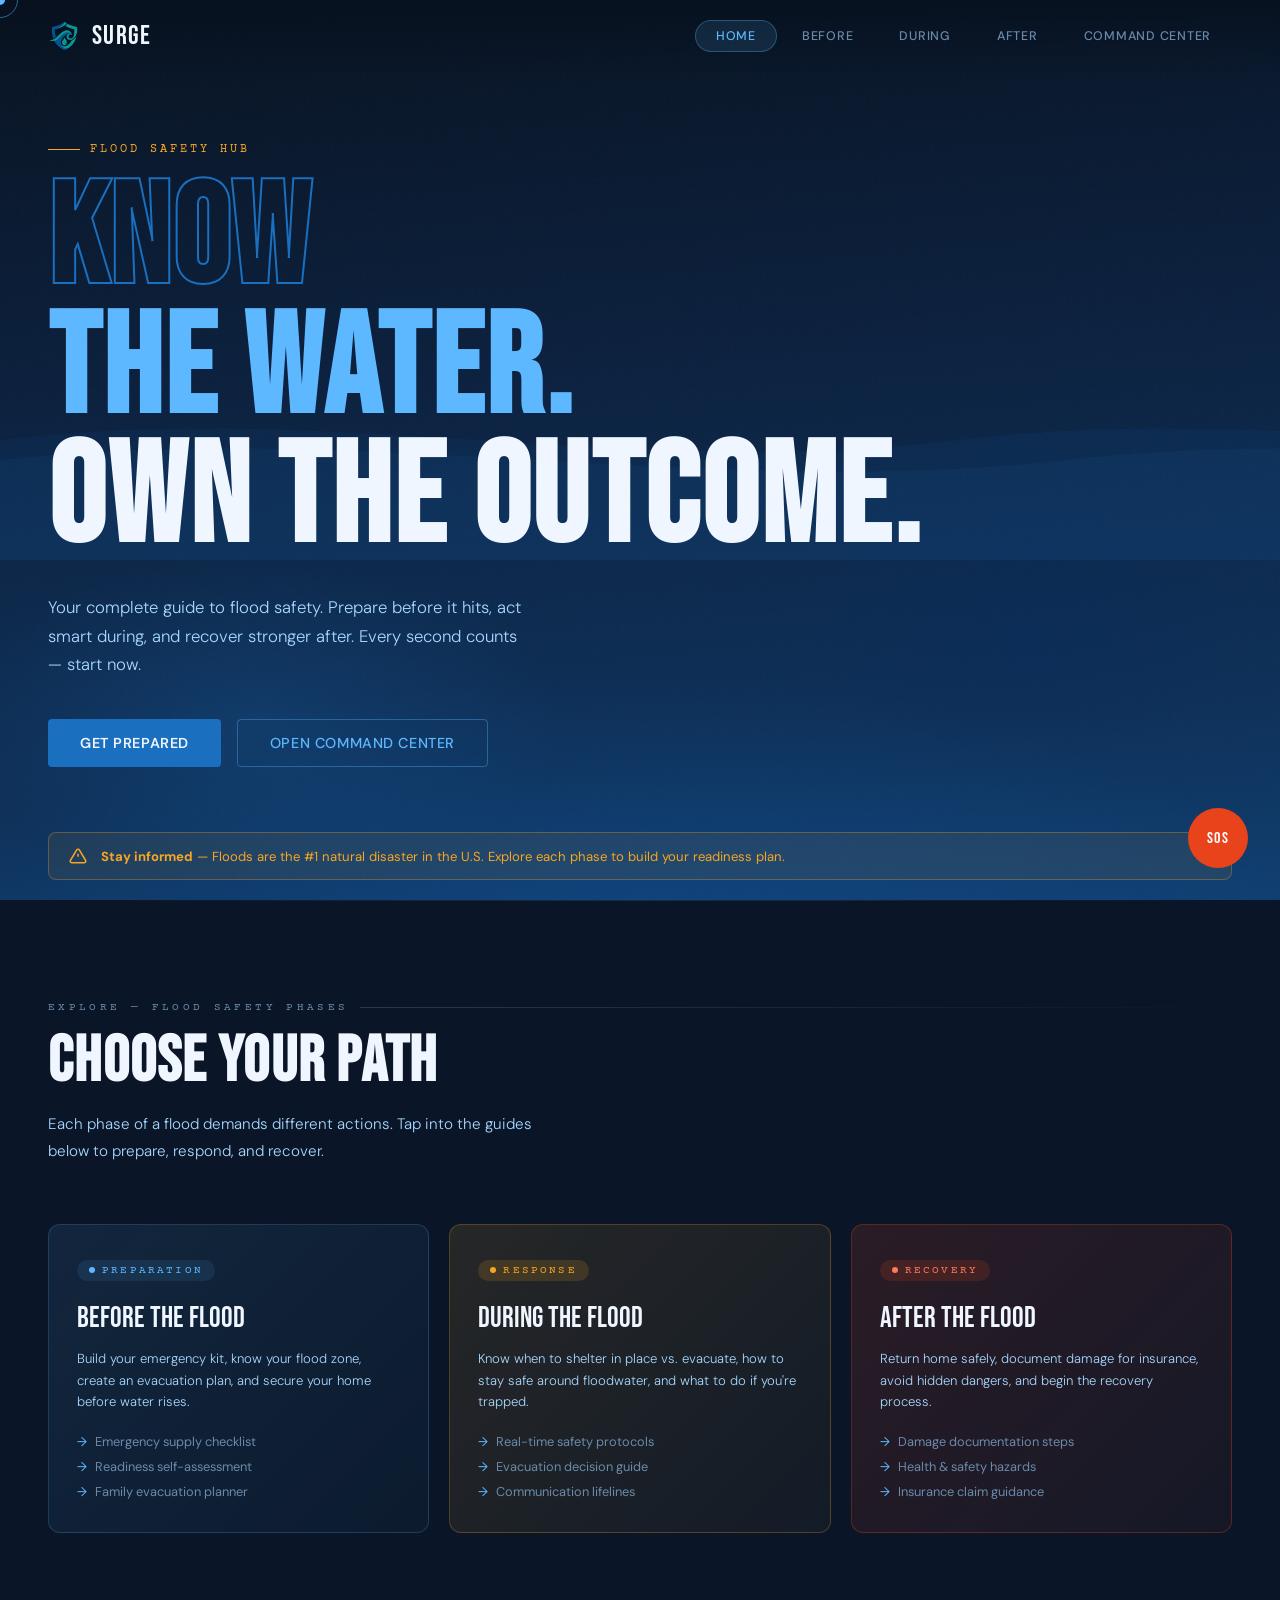
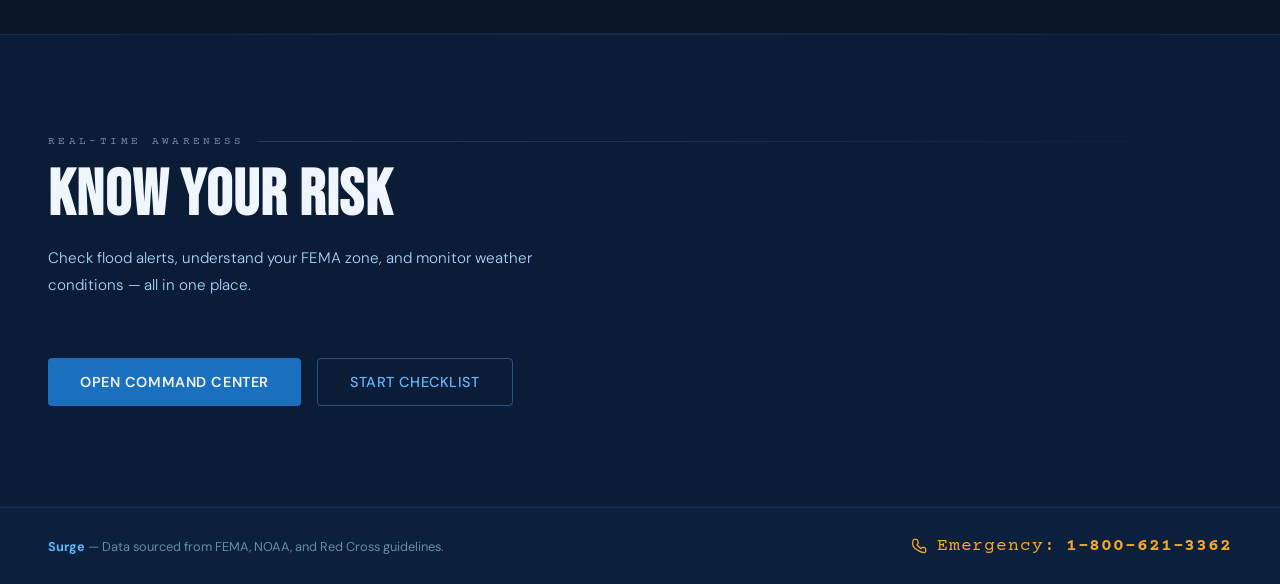
==== commit e4a77671: "Integrate real-time Flood AI Assessment Dashboard" ====
--- a/index.html
+++ b/index.html
@@ -11,6 +11,7 @@
         href="https://fonts.googleapis.com/css2?family=Bebas+Neue&family=DM+Sans:ital,wght@0,300;0,400;0,500;0,700;1,300&family=Courier+Prime:wght@400;700&display=swap"
         rel="stylesheet" />
     <link rel="stylesheet" href="style.css" />
+    <link rel="icon" type="image/png" href="assets/logo.png">
 </head>
 
 <body>
@@ -46,13 +47,17 @@
         <!-- Nav -->
         <nav>
             <div class="nav-logo">
-                <a href="index.html"
-                    style="text-decoration:none; color:inherit; display:flex; align-items:center; gap:10px;">
-                    <img src="assets/logo.png" alt="Surge Logo" style="height: 32px; width: auto;" />
+                <a href="index.html">
+                    <img src="assets/logo.png" alt="Surge Logo" />
                     Surge
                 </a>
             </div>
-            <div class="nav-tabs">
+            <div class="nav-toggle" id="navToggle">
+                <span></span>
+                <span></span>
+                <span></span>
+            </div>
+            <div class="nav-tabs" id="navTabs">
                 <a href="index.html" class="nav-tab active">Home</a>
                 <a href="before.html" class="nav-tab">Before</a>
                 <a href="during.html" class="nav-tab">During</a>
@@ -176,51 +181,7 @@
     <!-- Floating SOS -->
     <button class="sos-btn" onclick="alert('In a real emergency, call 911 immediately.')">SOS</button>
 
-    <script>
-        // ── Custom Cursor ──
-        const cursor = document.getElementById('cursor');
-        const ring = document.getElementById('cursorRing');
-        let mx = 0, my = 0, rx = 0, ry = 0;
-        document.addEventListener('mousemove', e => {
-            mx = e.clientX; my = e.clientY;
-            cursor.style.left = mx + 'px'; cursor.style.top = my + 'px';
-        });
-        (function animRing() {
-            rx += (mx - rx) * 0.14; ry += (my - ry) * 0.14;
-            ring.style.left = rx + 'px'; ring.style.top = ry + 'px';
-            requestAnimationFrame(animRing);
-        })();
-
-        // ── Scroll bar ──
-        const bar = document.getElementById('scrollBar');
-        window.addEventListener('scroll', () => {
-            const pct = window.scrollY / (document.body.scrollHeight - window.innerHeight) * 100;
-            bar.style.width = pct + '%';
-        });
-
-        // ── Scroll reveal ──
-        const reveals = document.querySelectorAll('.reveal');
-        const obs = new IntersectionObserver(entries => {
-            entries.forEach(e => { if (e.isIntersecting) e.target.classList.add('visible'); });
-        }, { threshold: 0.12 });
-        reveals.forEach(r => obs.observe(r));
-
-        // ── Particles ──
-        const pCont = document.getElementById('particles');
-        for (let i = 0; i < 40; i++) {
-            const p = document.createElement('div');
-            p.className = 'particle';
-            p.style.cssText = `
-      left:${Math.random() * 100}%;
-      bottom:${Math.random() * 30}%;
-      --dur:${6 + Math.random() * 10}s;
-      --delay:${Math.random() * 8}s;
-      --drift:${(Math.random() - 0.5) * 60}px;
-      width:${1 + Math.random() * 2}px; height:${1 + Math.random() * 2}px;
-    `;
-            pCont.appendChild(p);
-        }
-    </script>
+    <script src="script.js"></script>
 </body>
 
 </html>
--- a/style.css
+++ b/style.css
@@ -181,35 +181,27 @@
     backdrop-filter: blur(2px);
 }
 
-.nav-logo {
+.nav-logo a {
+    text-decoration: none;
+    color: inherit;
+    display: flex;
+    align-items: center;
+    gap: 12px;
     font-family: 'Bebas Neue', sans-serif;
-    font-size: 1.6rem;
-    letter-spacing: 0.1em;
-    color: var(--foam);
-    display: flex;
-    align-items: center;
-    gap: 10px;
-}
-
-.nav-logo .drop-icon {
-    width: 22px;
-    height: 22px;
-    background: var(--tide);
-    clip-path: polygon(50% 0%, 100% 60%, 75% 100%, 25% 100%, 0% 60%);
-    animation: pulse-drop 3s ease-in-out infinite;
-}
-
-@keyframes pulse-drop {
-
-    0%,
-    100% {
-        transform: scale(1);
-        box-shadow: 0 0 0 0 rgba(94, 184, 255, 0.4);
-    }
-
-    50% {
-        transform: scale(1.1);
-    }
+    font-size: 1.7rem;
+    letter-spacing: 0.05em;
+    color: var(--white);
+    transition: opacity 0.2s;
+}
+
+.nav-logo a:hover {
+    opacity: 0.8;
+}
+
+.nav-logo img {
+    height: 32px;
+    width: auto;
+    display: block;
 }
 
 .nav-tabs {
@@ -1042,7 +1034,60 @@
 }
 
 /* Responsive */
+.nav-toggle {
+    display: none;
+    flex-direction: column;
+    gap: 5px;
+    cursor: pointer;
+    z-index: 101;
+}
+
+.nav-toggle span {
+    display: block;
+    width: 25px;
+    height: 2px;
+    background: var(--foam);
+    transition: all 0.3s ease;
+}
+
+/* Hamburger to X animation */
+.nav-toggle.open span:nth-child(1) { transform: translateY(7px) rotate(45deg); }
+.nav-toggle.open span:nth-child(2) { opacity: 0; }
+.nav-toggle.open span:nth-child(3) { transform: translateY(-7px) rotate(-45deg); }
+
 @media (max-width: 900px) {
+    .nav-toggle {
+        display: flex;
+    }
+
+    .nav-tabs {
+        position: fixed;
+        top: 0;
+        right: -100%;
+        width: 100%;
+        height: 100vh;
+        background: rgba(10, 22, 40, 0.98);
+        backdrop-filter: blur(15px);
+        flex-direction: column;
+        align-items: center;
+        justify-content: center;
+        gap: 30px;
+        transition: right 0.4s cubic-bezier(0.165, 0.84, 0.44, 1);
+        z-index: 100;
+        padding: 40px;
+    }
+
+    .nav-tabs.open {
+        right: 0;
+    }
+
+    .nav-tab {
+        font-size: 1.2rem;
+        width: 100%;
+        text-align: center;
+        padding: 15px;
+    }
+
     nav {
         padding: 16px 24px;
     }
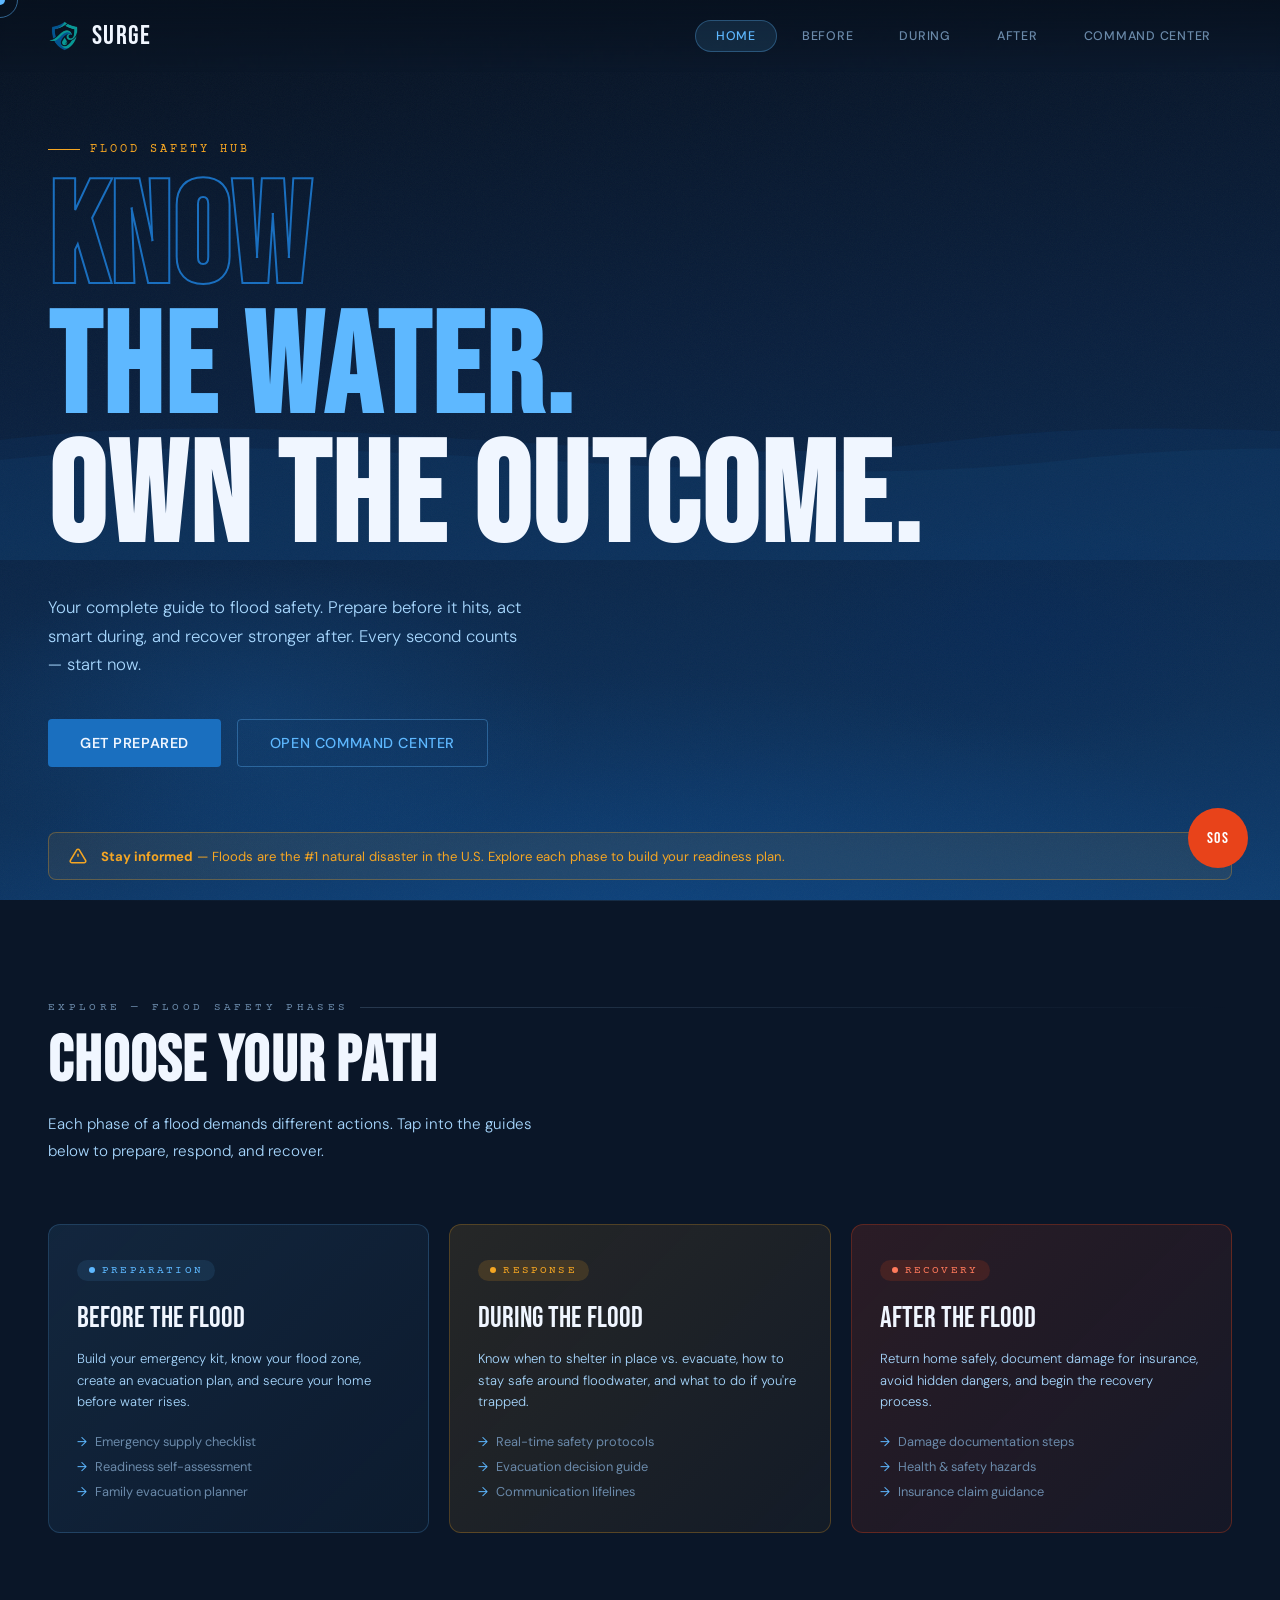
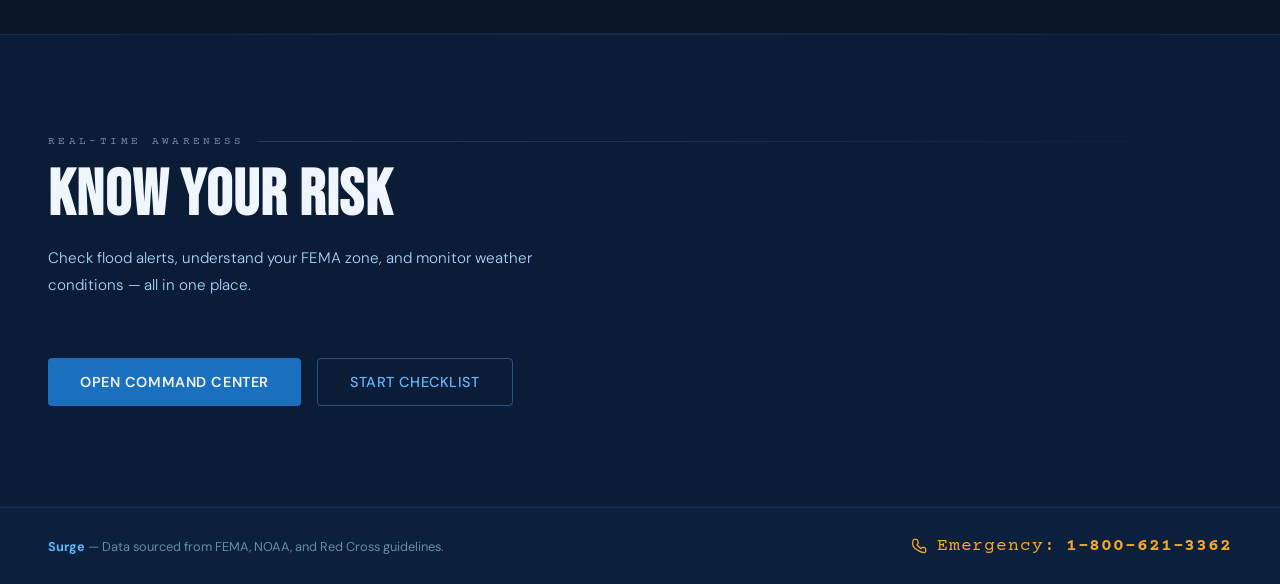
==== commit 79b53c2a: "Implement PWA offline support and professional Meta tags for publishing" ====
--- a/index.html
+++ b/index.html
@@ -4,9 +4,23 @@
 <head>
     <meta charset="UTF-8" />
     <meta name="viewport" content="width=device-width, initial-scale=1.0" />
-    <meta name="description"
-        content="Surge - Your complete guide to flood safety. Learn what to do before, during, and after a flood." />
-    <title>Surge | Flood Safety Guide</title>
+    <title>Surge | Professional Flood Safety & Response</title>
+    <meta name="description" content="Surge is your all-in-one flood safety command center. Real-time radar, safe route-finding, and forensic damage documentation.">
+    <link rel="manifest" href="manifest.json">
+    <meta name="theme-color" content="#020c1b">
+
+    <!-- Open Graph / Facebook -->
+    <meta property="og:type" content="website">
+    <meta property="og:url" content="https://surgeflood.com/">
+    <meta property="og:title" content="Surge | Professional Flood Safety & Response">
+    <meta property="og:description" content="Emergency response toolkit for survivors. Radar, routing, and forensic claims documentation.">
+    <meta property="og:image" content="assets/logo.png">
+
+    <!-- Twitter -->
+    <meta property="twitter:card" content="summary_large_image">
+    <meta property="twitter:title" content="Surge | Professional Flood Safety & Response">
+    <meta property="twitter:description" content="All-in-one flood command center for survival and documentation.">
+    
     <link
         href="https://fonts.googleapis.com/css2?family=Bebas+Neue&family=DM+Sans:ital,wght@0,300;0,400;0,500;0,700;1,300&family=Courier+Prime:wght@400;700&display=swap"
         rel="stylesheet" />
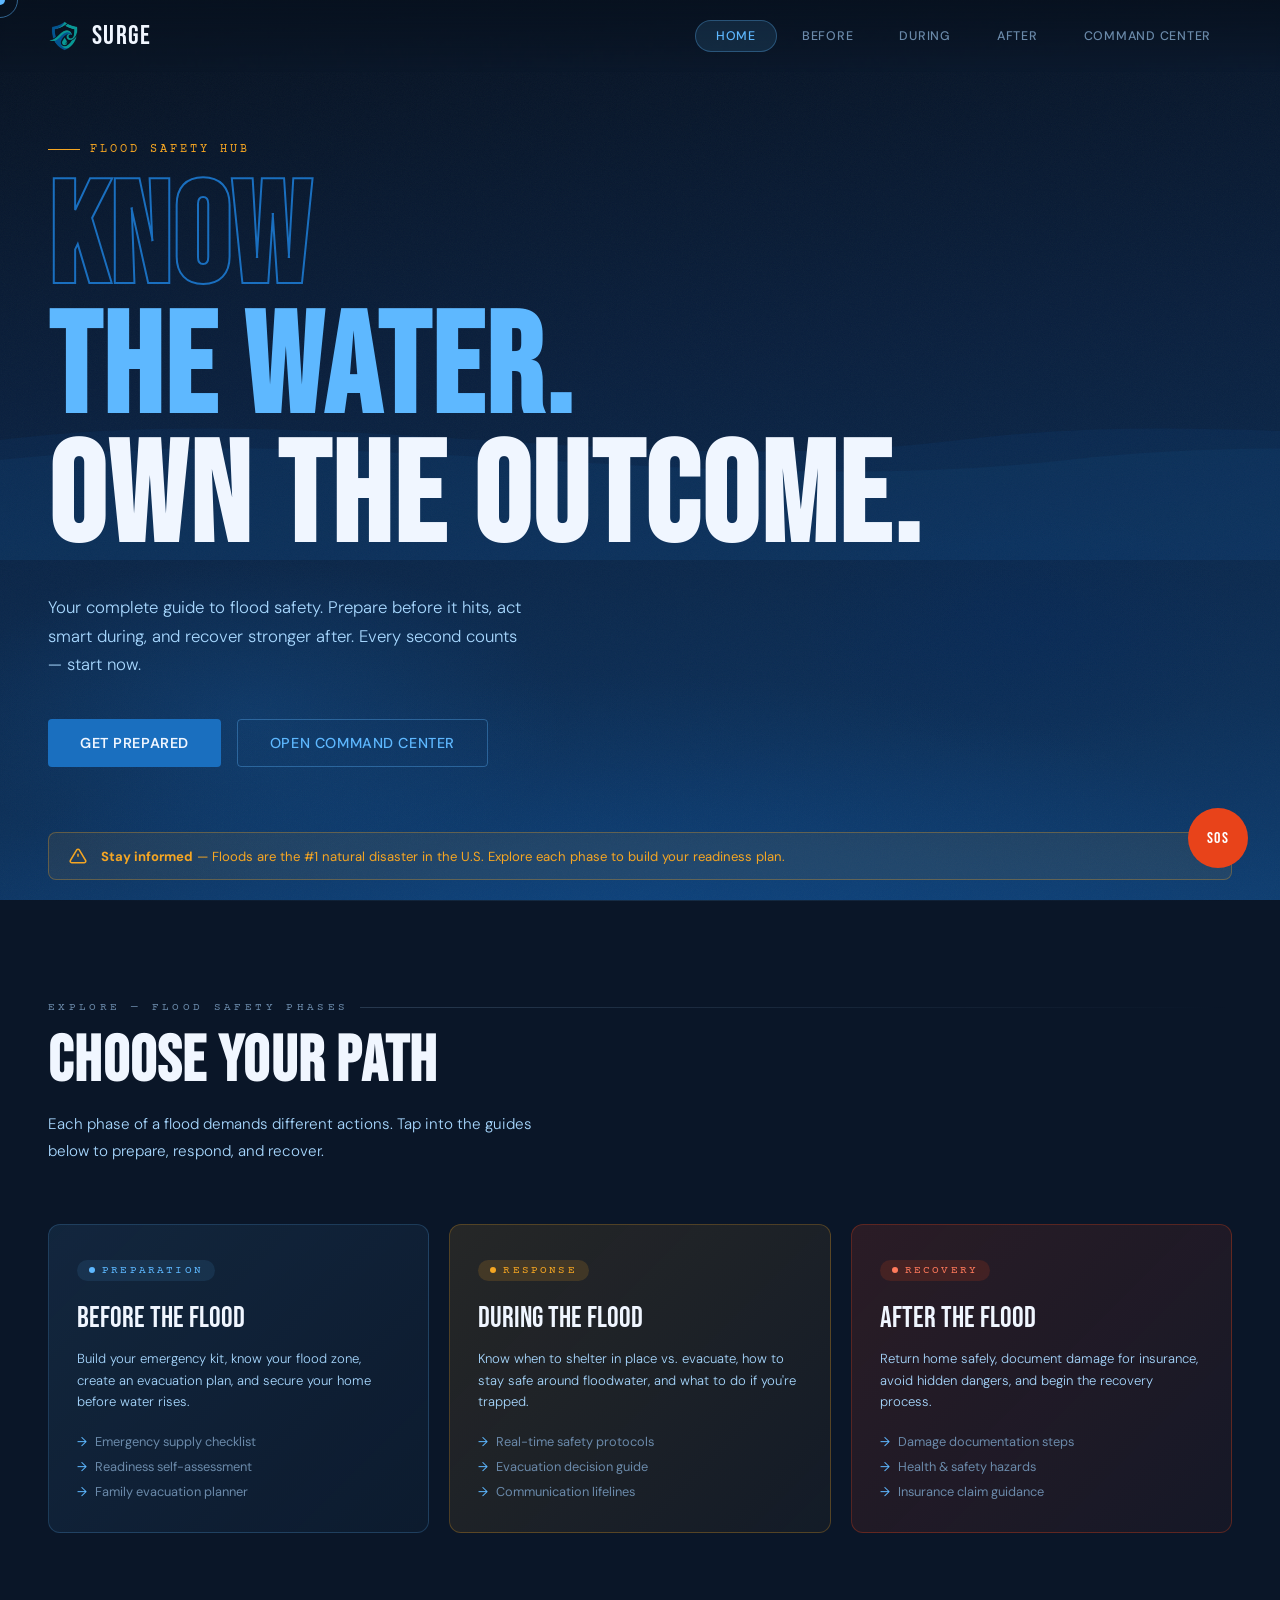
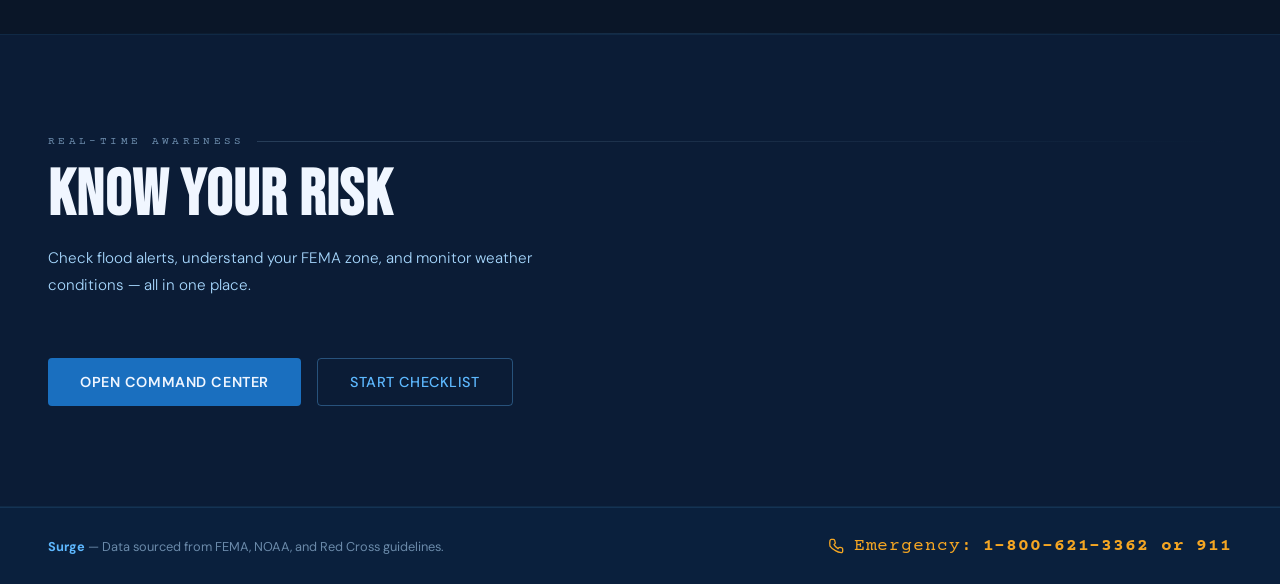
==== commit c2a84ba2: "Expand flood response guides & add emergency SOS modal" ====
--- a/index.html
+++ b/index.html
@@ -186,14 +186,14 @@
                     <path
                         d="M22 16.92v3a2 2 0 01-2.18 2 19.79 19.79 0 01-8.63-3.07A19.5 19.5 0 013 12.18 19.79 19.79 0 013.07 3.5 2 2 0 015.11 2h3a2 2 0 012 1.72c.127.96.361 1.903.7 2.81a2 2 0 01-.45 2.11L9.09 9.91A16 16 0 0015 15.91l1.27-1.27a2 2 0 012.11-.45c.907.339 1.85.573 2.81.7A2 2 0 0122 16.92z" />
                 </svg>
-                Emergency: <strong>1-800-621-3362</strong>
+                Emergency: <strong>1-800-621-3362 or 911</strong>
             </div>
         </div>
 
     </div><!-- /page -->
 
     <!-- Floating SOS -->
-    <button class="sos-btn" onclick="alert('In a real emergency, call 911 immediately.')">SOS</button>
+    <button class="sos-btn">SOS</button>
 
     <script src="script.js"></script>
 </body>
--- a/style.css
+++ b/style.css
@@ -41,7 +41,7 @@
     top: 0;
     left: 0;
     pointer-events: none;
-    z-index: 9999;
+    z-index: 100000;
     transform: translate(-50%, -50%);
     transition: transform 0.1s, width 0.2s, height 0.2s, background 0.2s;
 }
@@ -55,7 +55,7 @@
     top: 0;
     left: 0;
     pointer-events: none;
-    z-index: 9998;
+    z-index: 99999;
     transform: translate(-50%, -50%);
     transition: transform 0.18s ease, width 0.2s, height 0.2s, opacity 0.2s;
     opacity: 0.5;
@@ -1098,6 +1098,28 @@
         padding-right: 24px;
     }
 
+    /* Responsive Grid */
+    @media (max-width: 1100px) {
+        .hub-grid {
+            grid-template-columns: repeat(2, 1fr);
+        }
+    }
+
+    @media (max-width: 700px) {
+        .hub-grid {
+            grid-template-columns: 1fr;
+            gap: 20px;
+        }
+        
+        .hub-header h1 {
+            font-size: 3rem;
+        }
+
+        .app-tile {
+            padding: 24px;
+        }
+    }
+
     .meter-grid,
     .plan-grid {
         grid-template-columns: 1fr;
@@ -1113,4 +1135,96 @@
         gap: 16px;
         text-align: center;
     }
+}
+
+/* --- Emergency SOS Modal --- */
+.sos-modal-overlay {
+    position: fixed;
+    top: 0;
+    left: 0;
+    width: 100%;
+    height: 100%;
+    background: rgba(0, 0, 0, 0.85);
+    backdrop-filter: blur(8px);
+    z-index: 9999;
+    display: none;
+    align-items: center;
+    justify-content: center;
+    opacity: 0;
+    transition: opacity 0.3s ease;
+}
+
+.sos-modal-overlay.active {
+    display: flex;
+    opacity: 1;
+}
+
+.sos-modal {
+    background: #1a0a0a;
+    border: 2px solid #ff4d4d;
+    border-radius: 16px;
+    padding: 40px;
+    max-width: 450px;
+    width: 90%;
+    text-align: center;
+    box-shadow: 0 0 50px rgba(255, 77, 77, 0.3);
+    transform: scale(0.9);
+    transition: transform 0.3s cubic-bezier(0.175, 0.885, 0.32, 1.275);
+}
+
+.sos-modal-overlay.active .sos-modal {
+    transform: scale(1);
+}
+
+.sos-header {
+    color: #ff4d4d;
+    font-family: 'Bebas Neue', sans-serif;
+    font-size: 3rem;
+    line-height: 1.1;
+    margin-bottom: 5px;
+    letter-spacing: 2px;
+}
+
+.sos-sub {
+    font-family: 'Courier Prime', monospace;
+    color: var(--white);
+    font-size: 0.9rem;
+    margin-bottom: 30px;
+    opacity: 0.8;
+}
+
+.sos-call-btn {
+    display: block;
+    width: 100%;
+    background: #ff4d4d;
+    color: white !important;
+    text-decoration: none;
+    padding: 20px;
+    border-radius: 12px;
+    font-weight: bold;
+    font-size: 1.2rem;
+    margin-bottom: 15px;
+    transition: all 0.2s;
+    box-shadow: 0 4px 15px rgba(255, 77, 77, 0.4);
+}
+
+.sos-call-btn:hover {
+    background: #ff3333;
+    transform: translateY(-2px);
+}
+
+.sos-dismiss {
+    background: transparent;
+    border: 1px solid rgba(255,255,255,0.2);
+    color: var(--muted);
+    padding: 10px 20px;
+    border-radius: 8px;
+    cursor: pointer;
+    font-family: 'DM Sans', sans-serif;
+    transition: all 0.2s;
+}
+
+.sos-dismiss:hover {
+    background: rgba(255,255,255,0.05);
+    color: var(--white);
 }
